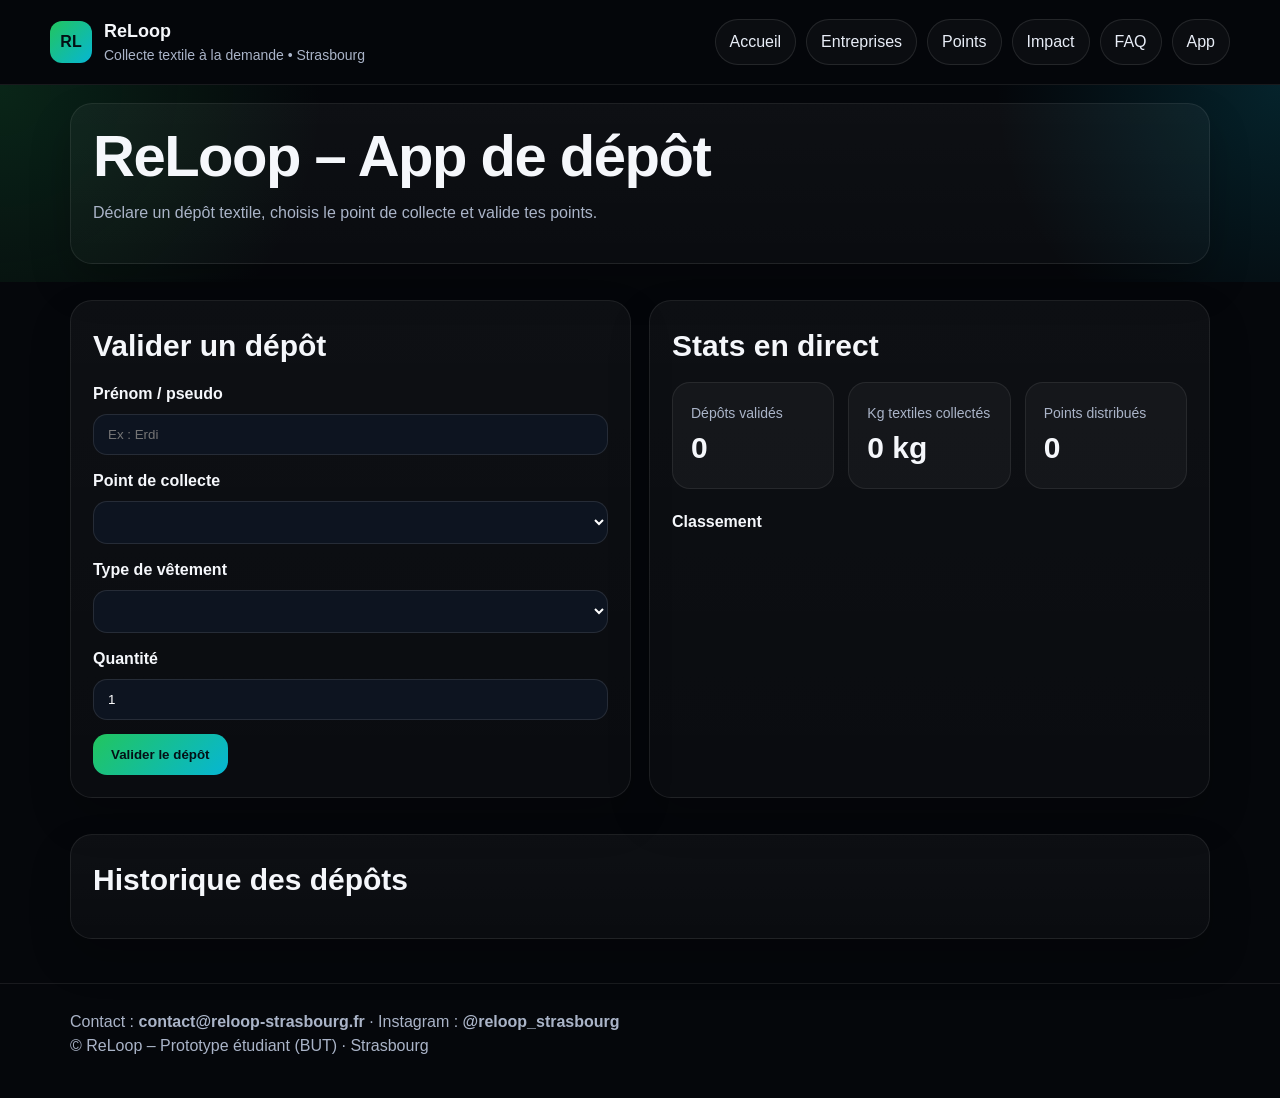
==== app.html @ 71ce9d06 "Update app.html" ====
<!DOCTYPE html>
<html lang="fr">
<head>
  <meta charset="UTF-8">
  <meta name="viewport" content="width=device-width, initial-scale=1.0">
  <title>ReLoop – App (MVP)</title>
  <link rel="stylesheet" href="./assets/styles.css">
</head>
<body>
  <header class="topbar">
    <div class="container nav">
      <a class="brand" href="index.html">
        <div class="logo">RL</div>
        <div>
          <h1>ReLoop</h1>
          <p>Collecte textile à la demande • Strasbourg</p>
        </div>
      </a>

      <nav class="menu">
        <a href="index.html">Accueil</a>
        <a href="entreprises.html">Entreprises</a>
        <a href="collecte.html">Points</a>
        <a href="impact.html">Impact</a>
        <a href="faq.html">FAQ</a>
        <a href="app.html">App</a>
      </nav>
    </div>
  </header>

  <main class="section hero">
    <div class="container">
      <div class="card">
        <h2 style="margin-top:0;">ReLoop – App de dépôt</h2>
        <p class="muted">
          Déclare un dépôt textile, choisis le point de collecte et valide tes points.
        </p>
      </div>
    </div>
  </main>

  <section class="section">
    <div class="container split">
      <div class="card">
        <h3 class="section-title">Valider un dépôt</h3>

        <form id="deposit-form">
          <div class="form-row">
            <label for="nom">Prénom / pseudo</label>
            <input id="nom" type="text" placeholder="Ex : Erdi">
          </div>

          <div class="form-row">
            <label for="point-select">Point de collecte</label>
            <select id="point-select"></select>
          </div>

          <div class="form-row">
            <label for="categorie-select">Type de vêtement</label>
            <select id="categorie-select"></select>
          </div>

          <div class="form-row">
            <label for="quantite">Quantité</label>
            <input id="quantite" type="number" min="1" value="1">
          </div>

          <button class="btn primary" type="submit">Valider le dépôt</button>
        </form>

        <div id="deposit-message" class="notice" style="display:none; margin-top:16px;"></div>
      </div>

      <div class="card">
        <h3 class="section-title">Stats en direct</h3>

        <div class="kpis">
          <div class="kpi">
            <span class="small">Dépôts validés</span>
            <strong data-stat="depots">0</strong>
          </div>
          <div class="kpi">
            <span class="small">Kg textiles collectés</span>
            <strong><span data-stat="kg">0</span> kg</strong>
          </div>
          <div class="kpi">
            <span class="small">Points distribués</span>
            <strong data-stat="points">0</strong>
          </div>
        </div>

        <div style="margin-top:20px;">
          <h4>Classement</h4>
          <div id="leaderboard"></div>
        </div>
      </div>
    </div>
  </section>

  <section class="section">
    <div class="container">
      <div class="card">
        <h3 class="section-title">Historique des dépôts</h3>
        <div id="history"></div>
      </div>
    </div>
  </section>

  <footer class="footer">
    <div class="container">
      Contact : <strong>contact@reloop-strasbourg.fr</strong> · Instagram : <strong>@reloop_strasbourg</strong><br>
      © ReLoop – Prototype étudiant (BUT) · Strasbourg
    </div>
  </footer>

  <script src="./assets/app.js"></script>
</body>
</html>
---- assets/styles.css ----
*{box-sizing:border-box}html,body{margin:0;padding:0}
body{
  font-family:Arial,Helvetica,sans-serif;
  background:#05070b;
  color:#f5f7fb;
  line-height:1.5;
}
a{color:inherit;text-decoration:none}
img{max-width:100%;display:block}
.container{max-width:1180px;margin:0 auto;padding:0 20px}
.topbar{
  position:sticky;top:0;z-index:10;
  background:rgba(5,7,11,.92);
  backdrop-filter:blur(8px);
  border-bottom:1px solid rgba(255,255,255,.08);
}
.nav{
  display:flex;align-items:center;justify-content:space-between;
  gap:16px;padding:18px 0;
}
.brand{display:flex;align-items:center;gap:12px}
.logo{
  width:42px;height:42px;border-radius:12px;
  background:linear-gradient(135deg,#22c55e,#06b6d4);
  display:flex;align-items:center;justify-content:center;
  color:#031014;font-weight:800;
}
.brand h1{font-size:18px;margin:0}
.brand p{margin:0;color:#aab4c8;font-size:14px}
.menu{display:flex;flex-wrap:wrap;gap:10px}
.menu a{
  padding:10px 14px;border:1px solid rgba(255,255,255,.1);
  border-radius:999px;color:#e8edf7;background:rgba(255,255,255,.03)
}
.hero{
  padding:48px 0 18px;
  background:
    radial-gradient(circle at top left, rgba(34,197,94,.16), transparent 25%),
    radial-gradient(circle at top right, rgba(6,182,212,.16), transparent 22%);
}
.grid{display:grid;gap:18px}
.grid-2{grid-template-columns:1.45fr 1fr}
.card{
  background:linear-gradient(180deg,rgba(255,255,255,.04),rgba(255,255,255,.025));
  border:1px solid rgba(255,255,255,.08);
  border-radius:22px;
  padding:22px;
  box-shadow:0 20px 40px rgba(0,0,0,.22);
}
.hero h2{
  font-size:58px;line-height:1.02;margin:0 0 14px;
  letter-spacing:-1.5px
}
.lead{font-size:16px;color:#c4cede;max-width:760px}
.actions{display:flex;flex-wrap:wrap;gap:12px;margin-top:18px}
.btn{
  display:inline-flex;align-items:center;justify-content:center;
  gap:8px;padding:13px 18px;border-radius:14px;font-weight:700;
  border:1px solid rgba(255,255,255,.1);
  background:#121826;color:#fff;cursor:pointer
}
.btn.primary{background:linear-gradient(135deg,#22c55e,#06b6d4);color:#041016;border:none}
.btn.ghost{background:transparent}
.badges{display:flex;flex-wrap:wrap;gap:10px;margin-top:16px}
.badge{
  padding:8px 12px;border-radius:999px;
  background:rgba(255,255,255,.05);
  border:1px solid rgba(255,255,255,.08);
  color:#c9d3e3;font-size:14px
}
.section{padding:18px 0}
.section-title{font-size:30px;margin:0 0 14px}
.muted{color:#aab4c8}
.kpis{display:grid;grid-template-columns:repeat(3,1fr);gap:14px}
.kpi{
  padding:18px;border-radius:18px;
  background:rgba(255,255,255,.035);
  border:1px solid rgba(255,255,255,.08)
}
.kpi strong{display:block;font-size:30px}
.list{display:grid;gap:12px}
.point,.partner,.persona,.faq-item,.history-item{
  padding:16px;border-radius:18px;
  background:rgba(255,255,255,.03);
  border:1px solid rgba(255,255,255,.08)
}
.point h4,.partner h4,.persona h4,.faq-item h4{margin:0 0 8px}
.small{font-size:14px;color:#aab4c8}
.split{display:grid;grid-template-columns:1fr 1fr;gap:18px}
.form-row{display:grid;gap:8px;margin-bottom:14px}
label{font-weight:700}
input,select,textarea{
  width:100%;padding:12px 14px;border-radius:14px;
  border:1px solid rgba(255,255,255,.1);
  background:#0d1420;color:#fff
}
table{width:100%;border-collapse:collapse}
th,td{
  text-align:left;padding:12px;border-bottom:1px solid rgba(255,255,255,.08)
}
.footer{
  margin-top:26px;padding:26px 0 40px;
  border-top:1px solid rgba(255,255,255,.08);color:#aab4c8
}
.notice{
  padding:14px 16px;border-radius:16px;
  background:rgba(34,197,94,.12);
  border:1px solid rgba(34,197,94,.25);
  color:#def7e8
}
.rank{
  display:flex;align-items:center;justify-content:space-between;
  gap:12px;padding:12px 0;border-bottom:1px solid rgba(255,255,255,.08)
}
.rank:last-child{border-bottom:none}
.inline{
  display:flex;align-items:center;justify-content:space-between;gap:12px;flex-wrap:wrap
}
.code{
  font-family:ui-monospace,SFMono-Regular,Menlo,monospace;
  background:#0b1220;padding:10px 12px;border-radius:12px;
  border:1px solid rgba(255,255,255,.08);word-break:break-all
}
.hero-mini h2{font-size:32px;margin:0 0 8px}
.pill{
  display:inline-block;padding:7px 10px;border-radius:999px;
  background:rgba(6,182,212,.12);
  border:1px solid rgba(6,182,212,.2);font-size:13px
}
@media (max-width:900px){
  .grid-2,.split,.kpis{grid-template-columns:1fr}
  .hero h2{font-size:40px}
  .menu{display:none}
}
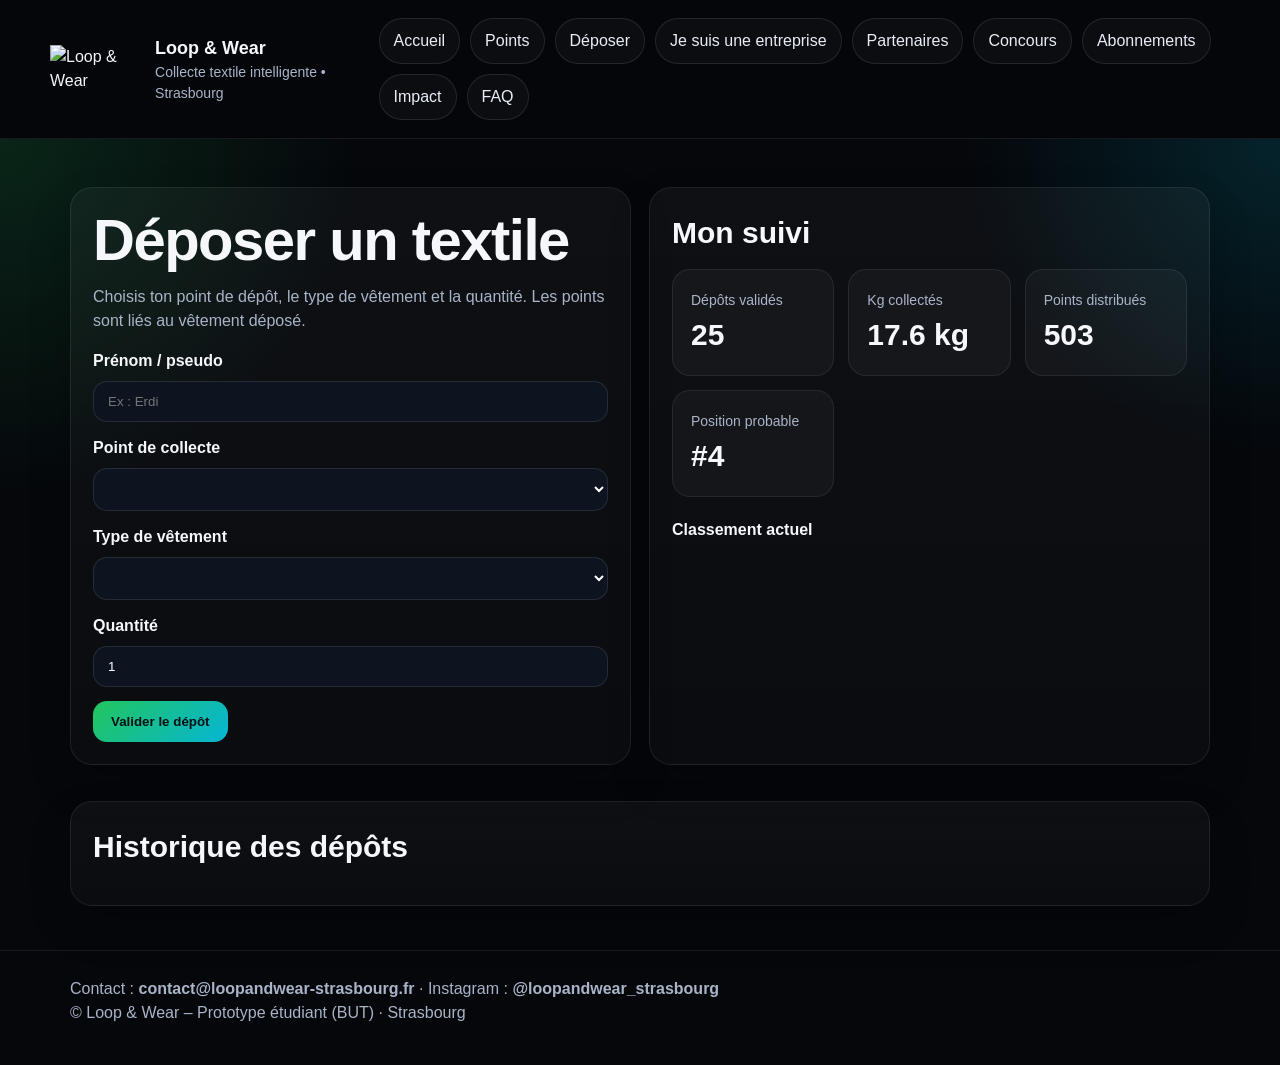
==== commit 5ff8c138: "Add files via upload" ====
--- a/app.html
+++ b/app.html
@@ -1,118 +1 @@
-<!DOCTYPE html>
-<html lang="fr">
-<head>
-  <meta charset="UTF-8">
-  <meta name="viewport" content="width=device-width, initial-scale=1.0">
-  <title>ReLoop – App (MVP)</title>
-  <link rel="stylesheet" href="./assets/styles.css">
-</head>
-<body>
-  <header class="topbar">
-    <div class="container nav">
-      <a class="brand" href="index.html">
-        <div class="logo">RL</div>
-        <div>
-          <h1>ReLoop</h1>
-          <p>Collecte textile à la demande • Strasbourg</p>
-        </div>
-      </a>
-
-      <nav class="menu">
-        <a href="index.html">Accueil</a>
-        <a href="entreprises.html">Entreprises</a>
-        <a href="collecte.html">Points</a>
-        <a href="impact.html">Impact</a>
-        <a href="faq.html">FAQ</a>
-        <a href="app.html">App</a>
-      </nav>
-    </div>
-  </header>
-
-  <main class="section hero">
-    <div class="container">
-      <div class="card">
-        <h2 style="margin-top:0;">ReLoop – App de dépôt</h2>
-        <p class="muted">
-          Déclare un dépôt textile, choisis le point de collecte et valide tes points.
-        </p>
-      </div>
-    </div>
-  </main>
-
-  <section class="section">
-    <div class="container split">
-      <div class="card">
-        <h3 class="section-title">Valider un dépôt</h3>
-
-        <form id="deposit-form">
-          <div class="form-row">
-            <label for="nom">Prénom / pseudo</label>
-            <input id="nom" type="text" placeholder="Ex : Erdi">
-          </div>
-
-          <div class="form-row">
-            <label for="point-select">Point de collecte</label>
-            <select id="point-select"></select>
-          </div>
-
-          <div class="form-row">
-            <label for="categorie-select">Type de vêtement</label>
-            <select id="categorie-select"></select>
-          </div>
-
-          <div class="form-row">
-            <label for="quantite">Quantité</label>
-            <input id="quantite" type="number" min="1" value="1">
-          </div>
-
-          <button class="btn primary" type="submit">Valider le dépôt</button>
-        </form>
-
-        <div id="deposit-message" class="notice" style="display:none; margin-top:16px;"></div>
-      </div>
-
-      <div class="card">
-        <h3 class="section-title">Stats en direct</h3>
-
-        <div class="kpis">
-          <div class="kpi">
-            <span class="small">Dépôts validés</span>
-            <strong data-stat="depots">0</strong>
-          </div>
-          <div class="kpi">
-            <span class="small">Kg textiles collectés</span>
-            <strong><span data-stat="kg">0</span> kg</strong>
-          </div>
-          <div class="kpi">
-            <span class="small">Points distribués</span>
-            <strong data-stat="points">0</strong>
-          </div>
-        </div>
-
-        <div style="margin-top:20px;">
-          <h4>Classement</h4>
-          <div id="leaderboard"></div>
-        </div>
-      </div>
-    </div>
-  </section>
-
-  <section class="section">
-    <div class="container">
-      <div class="card">
-        <h3 class="section-title">Historique des dépôts</h3>
-        <div id="history"></div>
-      </div>
-    </div>
-  </section>
-
-  <footer class="footer">
-    <div class="container">
-      Contact : <strong>contact@reloop-strasbourg.fr</strong> · Instagram : <strong>@reloop_strasbourg</strong><br>
-      © ReLoop – Prototype étudiant (BUT) · Strasbourg
-    </div>
-  </footer>
-
-  <script src="./assets/app.js"></script>
-</body>
-</html>
+<!DOCTYPE html><html lang="fr"><head><meta charset="UTF-8"><meta name="viewport" content="width=device-width, initial-scale=1.0"><title>Loop & Wear – Déposer</title><link rel="stylesheet" href="./assets/styles.css"></head><body><header class="topbar"><div class="container nav"><a class="brand" href="index.html"><img class="brand-logo" src="./assets/logo.png" alt="Loop & Wear"><div><h1>Loop & Wear</h1><p>Collecte textile intelligente • Strasbourg</p></div></a><nav class="menu"><a href="index.html">Accueil</a><a href="collecte.html">Points</a><a href="app.html">Déposer</a><a href="entreprises.html">Je suis une entreprise</a><a href="partenaires.html">Partenaires</a><a href="concours.html">Concours</a><a href="abonnement.html">Abonnements</a><a href="impact.html">Impact</a><a href="faq.html">FAQ</a></nav></div></header><main class="hero"><div class="container split"><div class="card"><h2 style="margin-top:0">Déposer un textile</h2><p class="muted">Choisis ton point de dépôt, le type de vêtement et la quantité. Les points sont liés au vêtement déposé.</p><form id="deposit-form"><div class="form-row"><label for="nom">Prénom / pseudo</label><input id="nom" type="text" placeholder="Ex : Erdi"></div><div class="form-row"><label for="point-select">Point de collecte</label><select id="point-select"></select></div><div class="form-row"><label for="categorie-select">Type de vêtement</label><select id="categorie-select"></select></div><div class="form-row"><label for="quantite">Quantité</label><input id="quantite" type="number" min="1" value="1"></div><button class="btn primary" type="submit">Valider le dépôt</button></form><div id="deposit-message" class="notice" style="display:none;margin-top:16px"></div></div><div class="card"><h3 class="section-title">Mon suivi</h3><div class="kpis"><div class="kpi"><span class="small">Dépôts validés</span><strong data-stat="depots">25</strong></div><div class="kpi"><span class="small">Kg collectés</span><strong><span data-stat="kg">17.6</span> kg</strong></div><div class="kpi"><span class="small">Points distribués</span><strong data-stat="points">503</strong></div><div class="kpi"><span class="small">Position probable</span><strong>#4</strong></div></div><div style="margin-top:20px"><h4>Classement actuel</h4><div id="leaderboard"></div></div></div></div></main><section class="section"><div class="container"><div class="card"><h3 class="section-title">Historique des dépôts</h3><div id="history"></div></div></div></section><footer class="footer"><div class="container">Contact : <strong>contact@loopandwear-strasbourg.fr</strong> · Instagram : <strong>@loopandwear_strasbourg</strong><br>© Loop & Wear – Prototype étudiant (BUT) · Strasbourg</div></footer><script src="./assets/app.js"></script></body></html>
